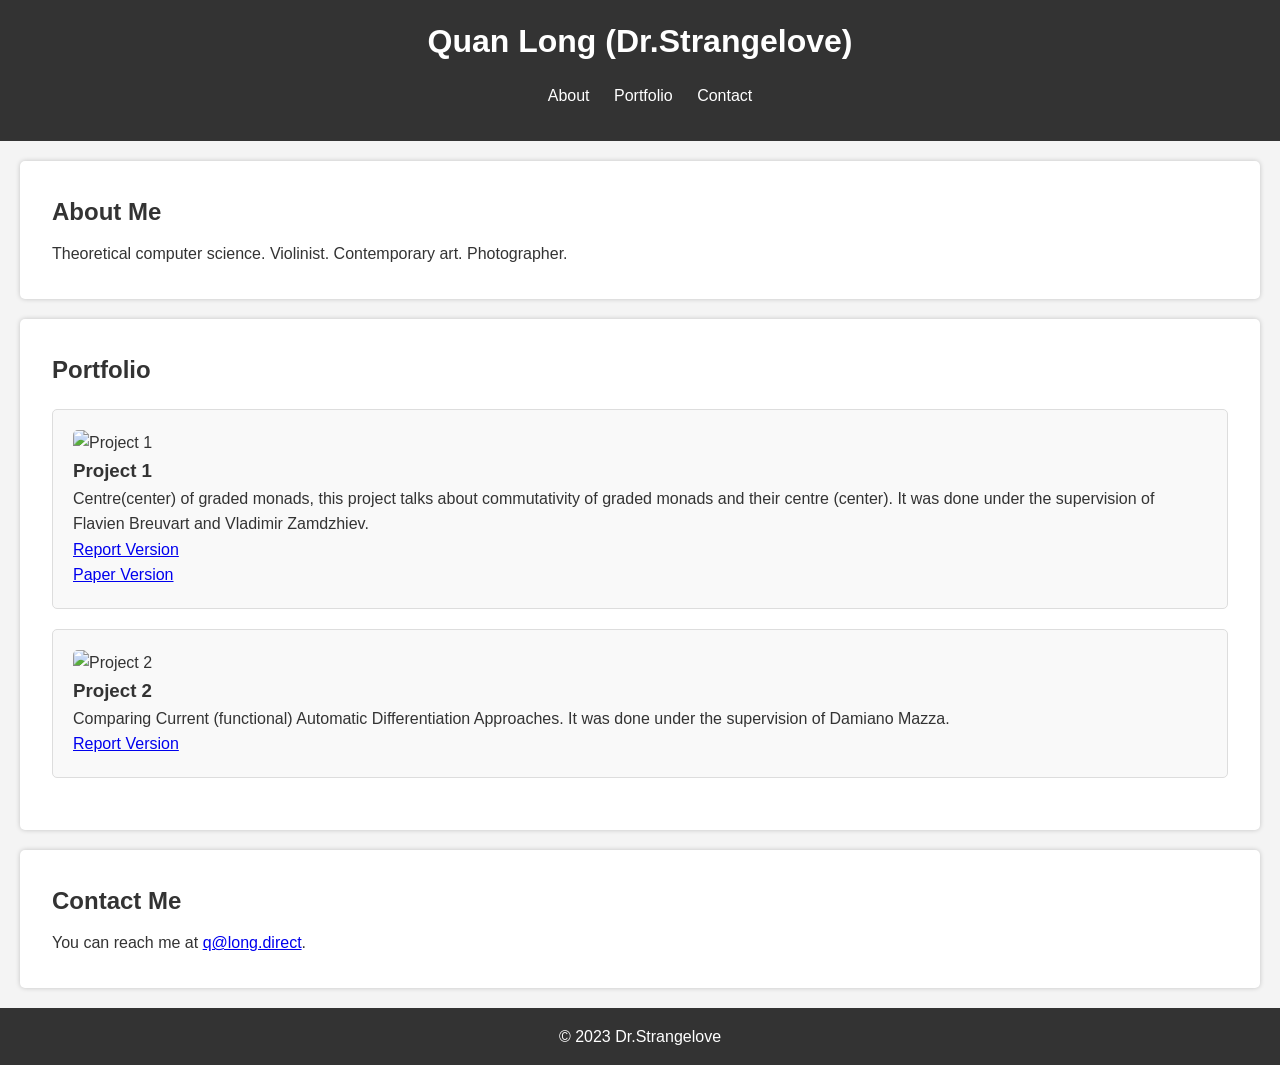
==== index.html @ e33c6b0e "update" ====
<!DOCTYPE html>
<html lang="en">
<head>
    <meta charset="UTF-8">
    <meta name="viewport" content="width=device-width, initial-scale=1.0">
    <title>Dr.Strangelove - Personal Website</title>
    <link rel="stylesheet" href="style.css">
</head>
<body>
    <header>
        <h1>Quan Long (Dr.Strangelove)</h1>
        <nav>
            <ul>
                <li><a href="#about">About</a></li>
                <li><a href="#portfolio">Portfolio</a></li>
                <li><a href="#contact">Contact</a></li>
            </ul>
        </nav>
    </header>

    <section id="about">
        <h2>About Me</h2>
        <p>Theoretical computer science. Violinist. Contemporary art. Photographer.</p>
    </section>

    <section id="portfolio">
        <h2>Portfolio</h2>
        <!-- Include your project/portfolio items here -->
        <div class="portfolio-item">
            <img src="images/project1.jpg" alt="Project 1">
            <h3>Project 1</h3>
            <p>Centre(center) of graded monads, this project talks about commutativity of 
                graded monads and their centre (center). It was done under the supervision of 
                Flavien Breuvart and Vladimir Zamdzhiev.</p>
            <p><a href="pdf/central-graded-submonads.pdf" target="_blank">Report Version</a></p>
            <p><a href="pdf/centre_graded_monad.pdf" target="_blank">Paper Version</a></p>
        </div>
        <div class="portfolio-item">
            <img src="images/project2.jpg" alt="Project 2">
            <h3>Project 2</h3>
            <p>Comparing Current (functional) Automatic Differentiation Approaches. It was done under the supervision of 
                Damiano Mazza.</p>
            <p><a href="pdf/AD_Quan.pdf" target="_blank">Report Version</a></p>
        </div>
    </section>

    <section id="contact">
        <h2>Contact Me</h2>
        <p>You can reach me at <a href="mailto:q@long.direct">q@long.direct</a>.</p>
    </section>

    <footer>
        <p>&copy; 2023 Dr.Strangelove</p>
    </footer>
</body>
</html>
---- style.css ----
/* Reset some default browser styles */
body, h1, h2, h3, p {
    margin: 0;
    padding: 0;
}

/* Set a background color and text color for the body */
body {
    font-family: Arial, sans-serif;
    background-color: #f4f4f4;
    color: #333;
    line-height: 1.6;
    margin: 0;
    padding: 0;
}

/* Style the header */
header {
    background-color: #333;
    color: #fff;
    text-align: center;
    padding: 1rem 0;
}

header h1 {
    font-size: 2rem;
}

/* Style the navigation menu */
nav ul {
    list-style: none;
}

nav ul li {
    display: inline;
    margin-right: 20px;
}

nav a {
    text-decoration: none;
    color: #fff;
}

/* Style the sections */
section {
    padding: 2rem;
    background-color: #fff;
    margin: 20px;
    border-radius: 5px;
    box-shadow: 0 0 5px rgba(0, 0, 0, 0.2);
}

section h2 {
    font-size: 1.5rem;
    margin-bottom: 10px;
}

/* Style the portfolio items */
.portfolio-item {
    margin: 20px 0;
    padding: 20px;
    background-color: #f9f9f9;
    border: 1px solid #ddd;
    border-radius: 5px;
}

.portfolio-item img {
    max-width: 100%;
    height: auto;
    border-radius: 5px;
}

/* Style the footer */
footer {
    text-align: center;
    padding: 1rem 0;
    background-color: #333;
    color: #fff;
}

/* Media query for responsiveness */
@media (max-width: 768px) {
    header h1 {
        font-size: 1.5rem;
    }

    nav ul li {
        margin-right: 10px;
    }

    section {
        margin: 10px;
    }

    .portfolio-item {
        padding: 10px;
    }
}
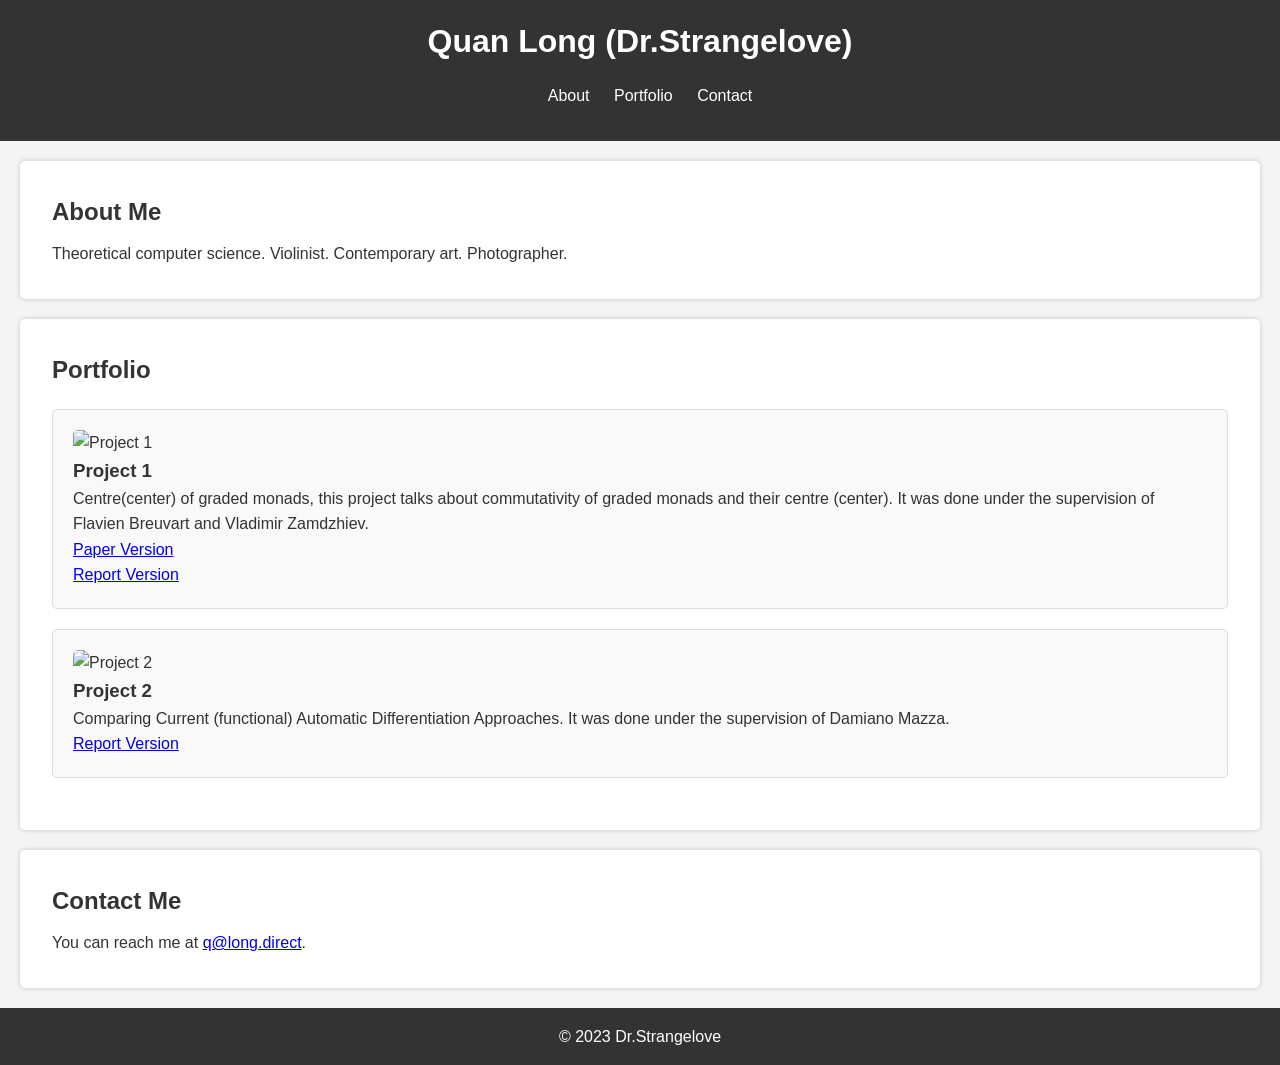
==== commit 98ef106f: "Update index.html" ====
--- a/index.html
+++ b/index.html
@@ -32,8 +32,8 @@
             <p>Centre(center) of graded monads, this project talks about commutativity of 
                 graded monads and their centre (center). It was done under the supervision of 
                 Flavien Breuvart and Vladimir Zamdzhiev.</p>
+            <p><a href="pdf/centre_graded_monad.pdf" target="_blank">Paper Version</a></p>
             <p><a href="pdf/central-graded-submonads.pdf" target="_blank">Report Version</a></p>
-            <p><a href="pdf/centre_graded_monad.pdf" target="_blank">Paper Version</a></p>
         </div>
         <div class="portfolio-item">
             <img src="images/project2.jpg" alt="Project 2">
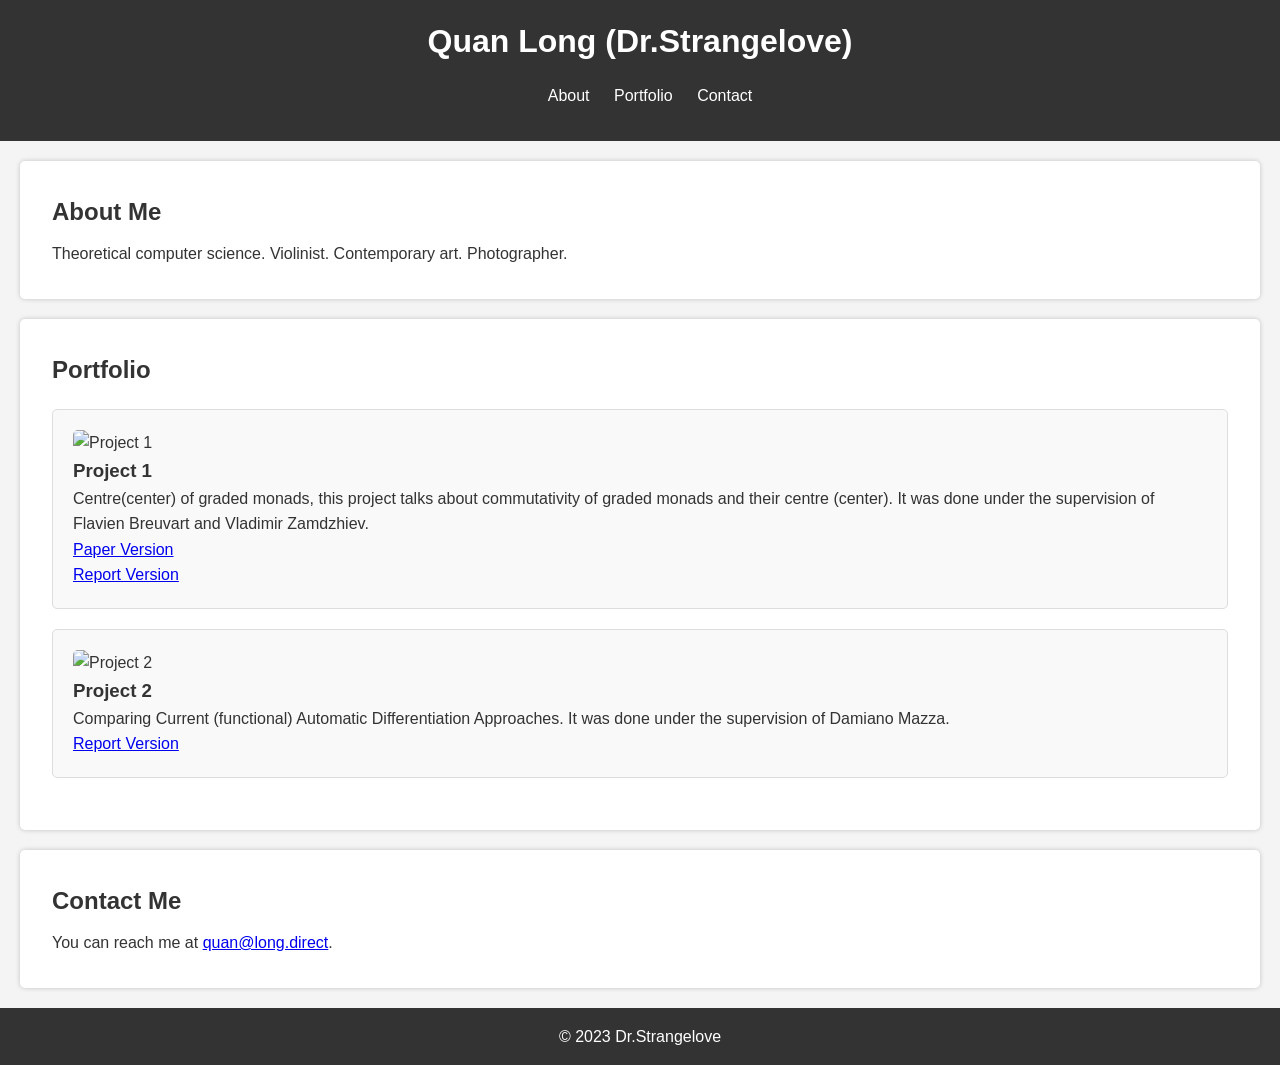
==== commit a86224d0: "Update index.html" ====
--- a/index.html
+++ b/index.html
@@ -46,7 +46,7 @@
 
     <section id="contact">
         <h2>Contact Me</h2>
-        <p>You can reach me at <a href="mailto:q@long.direct">q@long.direct</a>.</p>
+        <p>You can reach me at <a href="mailto:quan@long.direct">quan@long.direct</a>.</p>
     </section>
 
     <footer>
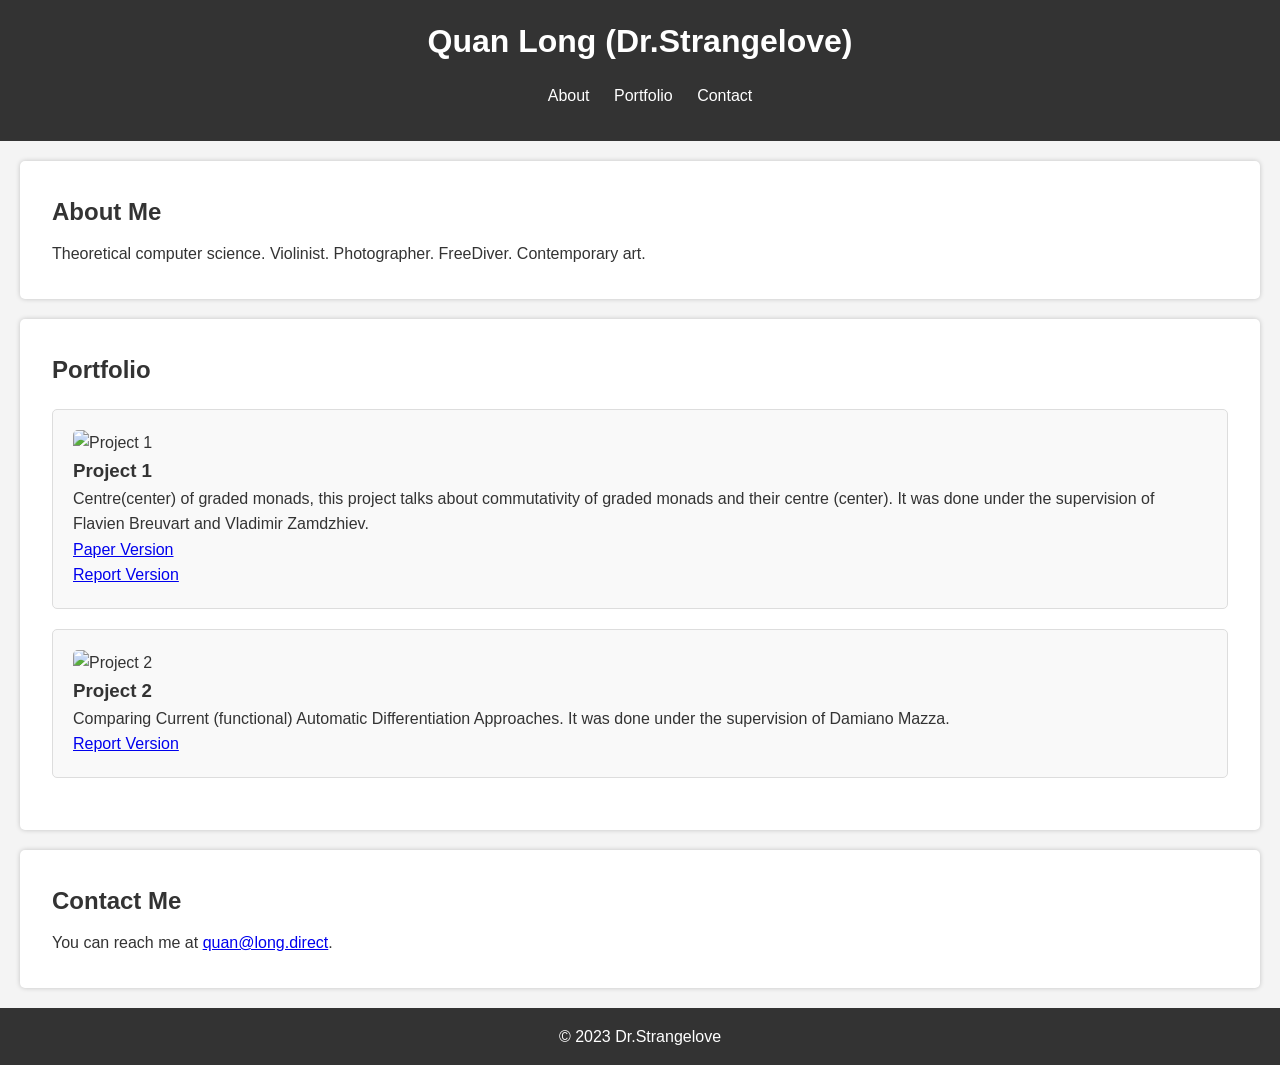
==== commit 00df602a: "Update index.html" ====
--- a/index.html
+++ b/index.html
@@ -20,7 +20,7 @@
 
     <section id="about">
         <h2>About Me</h2>
-        <p>Theoretical computer science. Violinist. Contemporary art. Photographer.</p>
+        <p>Theoretical computer science. Violinist. Photographer. FreeDiver. Contemporary art. </p>
     </section>
 
     <section id="portfolio">
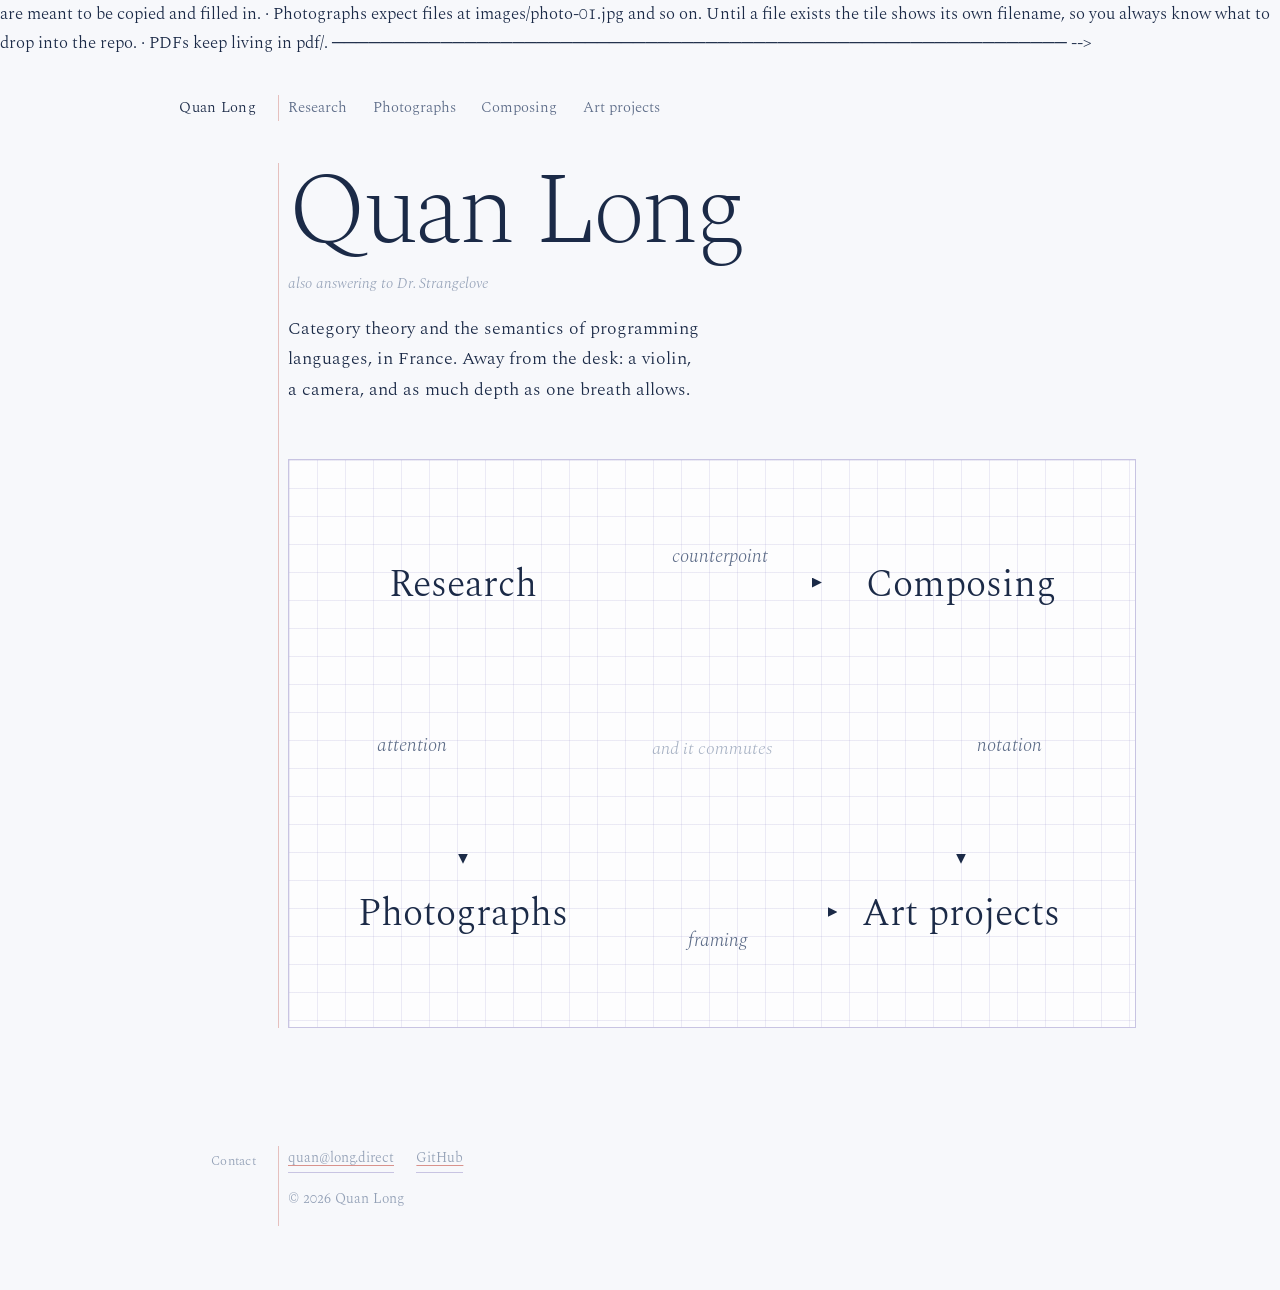
==== commit 3b165d0c: "change" ====
--- a/index.html
+++ b/index.html
@@ -1,56 +1,719 @@
 <!DOCTYPE html>
 <html lang="en">
 <head>
-    <meta charset="UTF-8">
-    <meta name="viewport" content="width=device-width, initial-scale=1.0">
-    <title>Dr.Strangelove - Personal Website</title>
-    <link rel="stylesheet" href="style.css">
+<meta charset="UTF-8">
+<meta name="viewport" content="width=device-width, initial-scale=1.0">
+<title>Quan Long</title>
+<meta name="description" content="Quan Long — category theory and programming language semantics, violin, photographs, art projects.">
+<link rel="preconnect" href="https://fonts.googleapis.com">
+<link rel="preconnect" href="https://fonts.gstatic.com" crossorigin>
+<link href="https://fonts.googleapis.com/css2?family=Spectral:ital,wght@0,200;0,300;0,400;0,600;1,300;1,400&display=swap" rel="stylesheet">
+<script>document.documentElement.classList.add('js');</script>
+
+<!--
+  ─────────────────────────────────────────────────────────────
+  HOW TO EDIT THIS PAGE
+
+  · Everything is in this one file: markup, styles, behaviour.
+    (style.css from the old version is no longer used — delete it.)
+  · Each of the four sections is a <section class="view"> with an id.
+    Navigation is by URL hash: /#research, /#photographs, etc.
+  · Blocks marked  <!-- TEMPLATE -->  are meant to be copied and filled in.
+  · Photographs expect files at  images/photo-01.jpg  and so on.
+    Until a file exists the tile shows its own filename, so you always
+    know what to drop into the repo.
+  · PDFs keep living in  pdf/.
+  ─────────────────────────────────────────────────────────────
+-->
+
+<style>
+:root {
+  --paper:      #F7F8FB;
+  --paper-warm: #FDFDFE;
+  --ink:        #1B2A47;
+  --ink-soft:   #5D6C88;
+  --ink-faint:  #93A0B6;
+  --rule:       #C8C4E2;
+  --red:        #B4372F;
+  --red-soft:   #D9928C;
+  --grid:       rgba(140, 133, 196, 0.16);
+  --focus:      #3A56A8;
+
+  --serif: "Spectral", "Iowan Old Style", Georgia, "Times New Roman", serif;
+  --measure: 62ch;
+  --gutter: 8.4rem;
+}
+
+@media (prefers-color-scheme: dark) {
+  :root:not([data-theme="light"]) {
+    --paper:      #121727;
+    --paper-warm: #171D30;
+    --ink:        #E4E8F3;
+    --ink-soft:   #9AA6C0;
+    --ink-faint:  #6B778F;
+    --rule:       #3A3D60;
+    --red:        #E0736A;
+    --red-soft:   #8C463F;
+    --grid:       rgba(150, 143, 210, 0.13);
+    --focus:      #8FA8E8;
+  }
+}
+:root[data-theme="dark"] {
+  --paper:      #121727;
+  --paper-warm: #171D30;
+  --ink:        #E4E8F3;
+  --ink-soft:   #9AA6C0;
+  --ink-faint:  #6B778F;
+  --rule:       #3A3D60;
+  --red:        #E0736A;
+  --red-soft:   #8C463F;
+  --grid:       rgba(150, 143, 210, 0.13);
+  --focus:      #8FA8E8;
+}
+
+*, *::before, *::after { box-sizing: border-box; }
+
+html { -webkit-text-size-adjust: 100%; }
+
+body {
+  margin: 0;
+  background: var(--paper);
+  color: var(--ink);
+  font-family: var(--serif);
+  font-weight: 300;
+  font-size: 17px;
+  line-height: 1.68;
+  font-variant-numeric: oldstyle-nums;
+  -webkit-font-smoothing: antialiased;
+}
+
+a { color: inherit; text-decoration: none; }
+p a, .prose a {
+  text-decoration: underline;
+  text-decoration-color: var(--red-soft);
+  text-underline-offset: 0.18em;
+  text-decoration-thickness: 1px;
+}
+p a:hover, .prose a:hover { color: var(--red); text-decoration-color: var(--red); }
+
+:focus-visible {
+  outline: 2px solid var(--focus);
+  outline-offset: 3px;
+  border-radius: 1px;
+}
+
+img { max-width: 100%; display: block; }
+
+/* ── the sheet: a ruled page with a margin column ─────────────── */
+
+.sheet {
+  position: relative;
+  max-width: 66rem;
+  margin-inline: auto;
+  padding-inline: 2rem;
+}
+.sheet::before {
+  content: "";
+  position: absolute;
+  top: 0; bottom: 0;
+  left: calc(2rem + var(--gutter));
+  width: 1px;
+  background: var(--red-soft);
+  opacity: .55;
+}
+
+.row {
+  display: grid;
+  grid-template-columns: 7rem minmax(0, 1fr);
+  column-gap: 2rem;
+}
+.row > .margin {
+  text-align: right;
+  color: var(--ink-faint);
+  font-size: .82rem;
+  line-height: 1.5;
+  letter-spacing: .02em;
+  padding-top: .45em;
+}
+
+/* ── masthead ─────────────────────────────────────────────────── */
+
+.masthead {
+  padding-block: 2.4rem 1.6rem;
+  position: sticky;
+  top: 0;
+  z-index: 20;
+  background: color-mix(in srgb, var(--paper) 92%, transparent);
+  backdrop-filter: blur(8px);
+}
+.masthead .margin {
+  padding-top: .1em;
+  font-size: .95rem;
+  color: var(--ink);
+}
+.masthead nav ul {
+  list-style: none;
+  margin: 0; padding: 0;
+  display: flex;
+  flex-wrap: wrap;
+  gap: 1.6rem;
+  font-size: .95rem;
+  color: var(--ink-soft);
+}
+.masthead nav a {
+  padding-bottom: .2em;
+  border-bottom: 1px solid transparent;
+}
+.masthead nav a:hover { color: var(--ink); border-bottom-color: var(--rule); }
+.masthead nav a[aria-current="page"] {
+  color: var(--ink);
+  border-bottom-color: var(--red);
+}
+
+/* ── views ────────────────────────────────────────────────────── */
+
+.view { padding-block: 2rem 5rem; }
+.js .view[hidden] { display: none; }
+
+.view-title {
+  font-size: clamp(1.9rem, 4vw, 2.7rem);
+  font-weight: 200;
+  line-height: 1.1;
+  margin: 0 0 .7rem;
+  letter-spacing: -0.01em;
+}
+.prose { max-width: var(--measure); margin: 0 0 3.2rem; color: var(--ink-soft); }
+.prose p { margin: 0 0 1em; }
+
+/* ── home ─────────────────────────────────────────────────────── */
+
+#home { padding-top: 1rem; }
+.name {
+  font-size: clamp(3.1rem, 11vw, 6.4rem);
+  font-weight: 200;
+  line-height: .95;
+  letter-spacing: -0.03em;
+  margin: 0 0 1.4rem;
+}
+.name .alias {
+  display: block;
+  font-size: .95rem;
+  font-weight: 300;
+  font-style: italic;
+  letter-spacing: 0;
+  color: var(--ink-faint);
+  margin-top: 1.1rem;
+}
+.bio { max-width: 46ch; font-size: 1.12rem; margin: 0 0 3.4rem; }
+
+.plate {
+  background: var(--paper-warm);
+  background-image:
+    repeating-linear-gradient(to right,  var(--grid) 0 1px, transparent 1px 28px),
+    repeating-linear-gradient(to bottom, var(--grid) 0 1px, transparent 1px 28px);
+  border: 1px solid var(--rule);
+  padding: 1.5rem .5rem;
+}
+.plate svg { width: 100%; height: auto; display: block; }
+
+.node text {
+  font-family: var(--serif);
+  font-size: 29px;
+  font-weight: 300;
+  fill: var(--ink);
+  transition: fill .18s ease;
+}
+.node:hover text, .node:focus-visible text { fill: var(--red); }
+.node:hover text { text-decoration: underline; text-underline-offset: 5px; }
+.arrow { stroke: var(--ink-soft); stroke-width: 1.1; fill: none; }
+.arrow-label {
+  font-family: var(--serif);
+  font-style: italic;
+  font-size: 15px;
+  fill: var(--ink-soft);
+}
+.commutes {
+  font-family: var(--serif);
+  font-style: italic;
+  font-size: 14px;
+  fill: var(--ink-faint);
+  opacity: .8;
+}
+
+.js .plate svg .arrow,
+.js .plate svg .head {
+  animation: draw 1s cubic-bezier(.4,0,.2,1) both;
+}
+.js .plate svg .arrow { stroke-dasharray: 260; stroke-dashoffset: 260; }
+@keyframes draw { to { stroke-dashoffset: 0; opacity: 1; } }
+.js .plate svg .head { opacity: 0; animation-name: fadein; animation-delay: .75s; }
+@keyframes fadein { to { opacity: 1; } }
+
+.diagram-list { display: none; }
+
+@media (prefers-reduced-motion: reduce) {
+  .js .plate svg .arrow { animation: none; stroke-dashoffset: 0; }
+  .js .plate svg .head  { animation: none; opacity: 1; }
+  * { scroll-behavior: auto !important; }
+}
+
+/* ── entries (research, composing) ────────────────────────────── */
+
+.entry {
+  padding-block: 1.8rem;
+  border-top: 1px solid var(--rule);
+}
+.entry:first-of-type { border-top: 1px solid var(--ink-faint); }
+.entry h3 {
+  font-size: 1.32rem;
+  font-weight: 400;
+  line-height: 1.3;
+  margin: 0 0 .45rem;
+}
+.entry p { margin: 0 0 .7rem; max-width: var(--measure); color: var(--ink-soft); }
+.entry .credit { font-style: italic; color: var(--ink-faint); font-size: .95rem; }
+.files { display: flex; flex-wrap: wrap; gap: 1.3rem; font-size: .95rem; margin: 0; }
+.files a {
+  border-bottom: 1px solid var(--red-soft);
+  padding-bottom: .12em;
+}
+.files a:hover { color: var(--red); border-bottom-color: var(--red); }
+.status { color: var(--red); }
+
+audio { width: min(100%, 26rem); margin-top: .6rem; }
+
+/* ── photographs ──────────────────────────────────────────────── */
+
+.plates {
+  display: grid;
+  grid-template-columns: repeat(auto-fill, minmax(215px, 1fr));
+  gap: 1.6rem 1.4rem;
+  margin: 0;
+}
+.shot { margin: 0; }
+.shot button {
+  display: block;
+  width: 100%;
+  padding: 0;
+  border: 1px solid var(--rule);
+  background: var(--paper-warm);
+  cursor: zoom-in;
+  font: inherit;
+  color: inherit;
+}
+.shot img { width: 100%; height: 100%; object-fit: cover; aspect-ratio: 4 / 5; }
+.shot figcaption {
+  margin-top: .55rem;
+  font-size: .88rem;
+  color: var(--ink-faint);
+  font-style: italic;
+}
+.absent {
+  display: none;
+  aspect-ratio: 4 / 5;
+  place-content: center;
+  padding: 1rem;
+  text-align: center;
+  font-size: .82rem;
+  line-height: 1.5;
+  color: var(--ink-faint);
+  background-image:
+    repeating-linear-gradient(to right,  var(--grid) 0 1px, transparent 1px 22px),
+    repeating-linear-gradient(to bottom, var(--grid) 0 1px, transparent 1px 22px);
+}
+.shot.missing img { display: none; }
+.shot.missing .absent { display: grid; }
+.shot.missing button { cursor: default; }
+
+dialog.lightbox {
+  border: none;
+  padding: 0;
+  background: transparent;
+  max-width: 94vw;
+  max-height: 94vh;
+}
+dialog.lightbox::backdrop { background: rgba(12, 16, 28, .88); }
+dialog.lightbox img { max-width: 94vw; max-height: 84vh; object-fit: contain; }
+dialog.lightbox p {
+  color: #D8DEEC;
+  font-style: italic;
+  font-size: .9rem;
+  text-align: center;
+  margin: .8rem 0 0;
+}
+
+/* ── art projects ─────────────────────────────────────────────── */
+
+.works { display: grid; gap: 0; }
+.work {
+  padding-block: 2.2rem;
+  border-top: 1px solid var(--rule);
+}
+.work:first-child { border-top: 1px solid var(--ink-faint); }
+.work h3 { font-size: 1.45rem; font-weight: 400; margin: 0 0 .3rem; }
+.work .medium { font-style: italic; color: var(--ink-faint); margin: 0 0 .9rem; font-size: .95rem; }
+.work p { max-width: var(--measure); color: var(--ink-soft); margin: 0 0 .7rem; }
+
+/* ── footer ───────────────────────────────────────────────────── */
+
+.colophon {
+  padding-block: 2.4rem 4rem;
+  font-size: .9rem;
+  color: var(--ink-faint);
+}
+.colophon .links { display: flex; flex-wrap: wrap; gap: 1.4rem; margin: 0 0 .6rem; }
+.colophon a { border-bottom: 1px solid var(--rule); padding-bottom: .1em; }
+.colophon a:hover { color: var(--red); border-bottom-color: var(--red); }
+
+/* ── narrow screens ───────────────────────────────────────────── */
+
+@media (max-width: 760px) {
+  .sheet { padding-inline: 1.4rem; }
+  .sheet::before { display: none; }
+  .row { grid-template-columns: minmax(0, 1fr); row-gap: .3rem; }
+  .row > .margin { text-align: left; padding-top: 0; }
+  .masthead { padding-block: 1.4rem 1rem; }
+  .masthead .margin { margin-bottom: .5rem; }
+  .masthead nav ul { gap: 1.1rem; font-size: .9rem; }
+  .plate { display: none; }
+  .diagram-list {
+    display: block;
+    list-style: none;
+    margin: 0; padding: 0;
+    border-top: 1px solid var(--ink-faint);
+  }
+  .diagram-list li { border-bottom: 1px solid var(--rule); }
+  .diagram-list a {
+    display: flex;
+    justify-content: space-between;
+    align-items: baseline;
+    gap: 1rem;
+    padding: .95rem 0;
+    font-size: 1.3rem;
+    font-weight: 300;
+  }
+  .diagram-list em { font-size: .85rem; color: var(--ink-faint); }
+  .view { padding-block: 1.4rem 3.5rem; }
+}
+</style>
 </head>
+
 <body>
-    <header>
-        <h1>Quan Long (Dr.Strangelove)</h1>
-        <nav>
-            <ul>
-                <li><a href="#about">About</a></li>
-                <li><a href="#portfolio">Portfolio</a></li>
-                <li><a href="#contact">Contact</a></li>
-            </ul>
-        </nav>
-    </header>
-
-    <section id="about">
-        <h2>About Me</h2>
-        <p>Theoretical computer science. Violinist. Photographer. FreeDiver. Contemporary art. </p>
-    </section>
-
-    <section id="portfolio">
-        <h2>Portfolio</h2>
-        <!-- Include your project/portfolio items here -->
-        <div class="portfolio-item">
-            <img src="images/project1.jpg" alt="Project 1">
-            <h3>Project 1</h3>
-            <p>Centre(center) of graded monads, this project talks about commutativity of 
-                graded monads and their centre (center). It was done under the supervision of 
-                Flavien Breuvart and Vladimir Zamdzhiev.</p>
-            <p><a href="pdf/centre_graded_monad.pdf" target="_blank">Paper Version</a></p>
-            <p><a href="pdf/central-graded-submonads.pdf" target="_blank">Report Version</a></p>
-        </div>
-        <div class="portfolio-item">
-            <img src="images/project2.jpg" alt="Project 2">
-            <h3>Project 2</h3>
-            <p>Comparing Current (functional) Automatic Differentiation Approaches. It was done under the supervision of 
-                Damiano Mazza.</p>
-            <p><a href="pdf/AD_Quan.pdf" target="_blank">Report Version</a></p>
-        </div>
-    </section>
-
-    <section id="contact">
-        <h2>Contact Me</h2>
-        <p>You can reach me at <a href="mailto:quan@long.direct">quan@long.direct</a>.</p>
-    </section>
-
-    <footer>
-        <p>&copy; 2023 Dr.Strangelove</p>
-    </footer>
+
+<header class="masthead">
+  <div class="sheet row">
+    <div class="margin">Quan&nbsp;Long</div>
+    <nav aria-label="Sections">
+      <ul>
+        <li><a href="#research" data-nav="research">Research</a></li>
+        <li><a href="#photographs" data-nav="photographs">Photographs</a></li>
+        <li><a href="#composing" data-nav="composing">Composing</a></li>
+        <li><a href="#art" data-nav="art">Art projects</a></li>
+      </ul>
+    </nav>
+  </div>
+</header>
+
+<main>
+
+<!-- ══ HOME ══════════════════════════════════════════════════ -->
+<section class="view" id="home" aria-label="Introduction">
+  <div class="sheet row">
+    <div class="margin"></div>
+    <div>
+      <h1 class="name">Quan Long<span class="alias">also answering to Dr.&thinsp;Strangelove</span></h1>
+      <p class="bio">Category theory and the semantics of programming languages, in France. Away from the desk: a violin, a camera, and as much depth as one breath allows.</p>
+
+      <div class="plate">
+        <svg viewBox="0 0 640 400" role="img" aria-label="A commutative square whose four corners link to the four sections of this site.">
+          <defs>
+            <marker id="tip" viewBox="0 0 10 10" refX="9" refY="5" markerWidth="7" markerHeight="7" orient="auto-start-reverse">
+              <path d="M 0 0 L 10 5 L 0 10 z" fill="currentColor"/>
+            </marker>
+          </defs>
+
+          <g color="var(--ink-soft)">
+            <line class="arrow head" x1="248" y1="76" x2="404" y2="76" marker-end="url(#tip)" style="animation-delay:.05s"/>
+            <line class="arrow head" x1="128" y1="112" x2="128" y2="292" marker-end="url(#tip)" style="animation-delay:.2s"/>
+            <line class="arrow head" x1="512" y1="112" x2="512" y2="292" marker-end="url(#tip)" style="animation-delay:.35s"/>
+            <line class="arrow head" x1="232" y1="330" x2="416" y2="330" marker-end="url(#tip)" style="animation-delay:.5s"/>
+          </g>
+
+          <text class="arrow-label" x="326" y="60" text-anchor="middle">counterpoint</text>
+          <text class="arrow-label" x="116" y="206" text-anchor="end">attention</text>
+          <text class="arrow-label" x="524" y="206" text-anchor="start">notation</text>
+          <text class="arrow-label" x="324" y="356" text-anchor="middle">framing</text>
+          <text class="commutes" x="320" y="208" text-anchor="middle">and it commutes</text>
+
+          <a class="node" href="#research"><title>Research projects</title><text x="128" y="86" text-anchor="middle">Research</text></a>
+          <a class="node" href="#composing"><title>Composing</title><text x="512" y="86" text-anchor="middle">Composing</text></a>
+          <a class="node" href="#photographs"><title>Photographs</title><text x="128" y="340" text-anchor="middle">Photographs</text></a>
+          <a class="node" href="#art"><title>Art projects</title><text x="512" y="340" text-anchor="middle">Art&nbsp;projects</text></a>
+        </svg>
+      </div>
+
+      <ul class="diagram-list">
+        <li><a href="#research">Research <em>papers and reports</em></a></li>
+        <li><a href="#photographs">Photographs <em>film and digital</em></a></li>
+        <li><a href="#composing">Composing <em>scores and recordings</em></a></li>
+        <li><a href="#art">Art projects <em>objects and installations</em></a></li>
+      </ul>
+    </div>
+  </div>
+</section>
+
+<!-- ══ RESEARCH ══════════════════════════════════════════════ -->
+<section class="view" id="research" aria-label="Research">
+  <div class="sheet row">
+    <div class="margin"></div>
+    <div>
+      <h2 class="view-title">Research</h2>
+      <div class="prose">
+        <p>Monads and their gradings, effects, and the categorical structures underneath programming languages. Papers and internship reports below; the PDFs are hosted here.</p>
+      </div>
+    </div>
+  </div>
+
+  <article class="entry sheet row">
+    <div class="margin">2023</div>
+    <div>
+      <h3>Central submonads of graded monads</h3>
+      <p>On commutativity for graded monads, and the construction of their centre — the largest sub-structure on which everything commutes.</p>
+      <p class="credit">With Flavien Breuvart and Vladimir Zamdzhiev.</p>
+      <p class="files">
+        <a href="pdf/centre_graded_monad.pdf" target="_blank" rel="noopener">Paper</a>
+        <a href="pdf/central-graded-submonads.pdf" target="_blank" rel="noopener">Report</a>
+      </p>
+    </div>
+  </article>
+
+  <article class="entry sheet row">
+    <div class="margin">2022</div>
+    <div>
+      <h3>Comparing functional approaches to automatic differentiation</h3>
+      <p>A survey and comparison of the current functional presentations of automatic differentiation, and what each of them costs.</p>
+      <p class="credit">With Damiano Mazza.</p>
+      <p class="files">
+        <a href="pdf/AD_Quan.pdf" target="_blank" rel="noopener">Report</a>
+      </p>
+    </div>
+  </article>
+
+  <!-- TEMPLATE — copy this block for a new research entry -->
+  <article class="entry sheet row">
+    <div class="margin">In&nbsp;progress</div>
+    <div>
+      <h3>Working title of the current project</h3>
+      <p>Two or three sentences on what the question is and why it is interesting. Replace this text.</p>
+      <p class="credit">With Name and Name.</p>
+      <p class="files">
+        <a href="pdf/draft.pdf" target="_blank" rel="noopener">Draft</a>
+      </p>
+    </div>
+  </article>
+</section>
+
+<!-- ══ PHOTOGRAPHS ═══════════════════════════════════════════ -->
+<section class="view" id="photographs" aria-label="Photographs">
+  <div class="sheet row">
+    <div class="margin"></div>
+    <div>
+      <h2 class="view-title">Photographs</h2>
+      <div class="prose">
+        <p>Replace this line with a sentence about how and what you shoot — camera, film, the kinds of places you keep going back to. Click any frame to enlarge it.</p>
+      </div>
+
+      <div class="plates">
+        <!-- TEMPLATE — one <figure> per photograph. Put the files in images/. -->
+        <figure class="shot">
+          <button type="button">
+            <img src="images/photo-01.jpg" alt="Caption describing the photograph" loading="lazy">
+            <span class="absent"></span>
+          </button>
+          <figcaption>Caption — place, year</figcaption>
+        </figure>
+        <figure class="shot">
+          <button type="button">
+            <img src="images/photo-02.jpg" alt="Caption describing the photograph" loading="lazy">
+            <span class="absent"></span>
+          </button>
+          <figcaption>Caption — place, year</figcaption>
+        </figure>
+        <figure class="shot">
+          <button type="button">
+            <img src="images/photo-03.jpg" alt="Caption describing the photograph" loading="lazy">
+            <span class="absent"></span>
+          </button>
+          <figcaption>Caption — place, year</figcaption>
+        </figure>
+        <figure class="shot">
+          <button type="button">
+            <img src="images/photo-04.jpg" alt="Caption describing the photograph" loading="lazy">
+            <span class="absent"></span>
+          </button>
+          <figcaption>Caption — place, year</figcaption>
+        </figure>
+        <figure class="shot">
+          <button type="button">
+            <img src="images/photo-05.jpg" alt="Caption describing the photograph" loading="lazy">
+            <span class="absent"></span>
+          </button>
+          <figcaption>Caption — place, year</figcaption>
+        </figure>
+        <figure class="shot">
+          <button type="button">
+            <img src="images/photo-06.jpg" alt="Caption describing the photograph" loading="lazy">
+            <span class="absent"></span>
+          </button>
+          <figcaption>Caption — place, year</figcaption>
+        </figure>
+      </div>
+    </div>
+  </div>
+</section>
+
+<!-- ══ COMPOSING ═════════════════════════════════════════════ -->
+<section class="view" id="composing" aria-label="Composing">
+  <div class="sheet row">
+    <div class="margin"></div>
+    <div>
+      <h2 class="view-title">Composing</h2>
+      <div class="prose">
+        <p>Scores and recordings. Replace this line with a sentence about what you write and for whom.</p>
+      </div>
+    </div>
+  </div>
+
+  <article class="entry sheet row">
+    <div class="margin"><span class="status">In&nbsp;progress</span></div>
+    <div>
+      <h3>Sonata for solo violin</h3>
+      <p>A description of the piece: how many movements, what it is built on, what you were after. Replace this text.</p>
+      <p class="credit">Solo violin.</p>
+      <p class="files">
+        <a href="pdf/sonata-violin.pdf" target="_blank" rel="noopener">Score</a>
+      </p>
+    </div>
+  </article>
+
+  <!-- TEMPLATE — copy for each further piece. Delete the <audio> line if there is no recording. -->
+  <article class="entry sheet row">
+    <div class="margin">Year</div>
+    <div>
+      <h3>Title of the piece</h3>
+      <p>A sentence or two about it.</p>
+      <p class="credit">Instrumentation — duration.</p>
+      <p class="files">
+        <a href="pdf/score.pdf" target="_blank" rel="noopener">Score</a>
+      </p>
+      <audio controls preload="none" src="audio/recording.mp3"></audio>
+    </div>
+  </article>
+</section>
+
+<!-- ══ ART PROJECTS ══════════════════════════════════════════ -->
+<section class="view" id="art" aria-label="Art projects">
+  <div class="sheet row">
+    <div class="margin"></div>
+    <div>
+      <h2 class="view-title">Art projects</h2>
+      <div class="prose">
+        <p>Replace this line with a sentence on what you make outside the page and the staff — objects, installations, collaborations.</p>
+      </div>
+
+      <div class="works">
+        <!-- TEMPLATE — copy per project -->
+        <article class="work">
+          <h3>Title of the project</h3>
+          <p class="medium">Medium, dimensions — year</p>
+          <p>A short statement. What it is made of, what it does in a room, what it came out of. Two or three sentences is plenty.</p>
+          <p class="files"><a href="#" target="_blank" rel="noopener">Documentation</a></p>
+        </article>
+        <article class="work">
+          <h3>Title of the project</h3>
+          <p class="medium">Medium, dimensions — year</p>
+          <p>A short statement.</p>
+        </article>
+        <article class="work">
+          <h3>Title of the project</h3>
+          <p class="medium">Medium, dimensions — year</p>
+          <p>A short statement.</p>
+        </article>
+      </div>
+    </div>
+  </div>
+</section>
+
+</main>
+
+<footer class="colophon">
+  <div class="sheet row">
+    <div class="margin">Contact</div>
+    <div>
+      <p class="links">
+        <a href="mailto:quan@long.direct">quan@long.direct</a>
+        <a href="https://github.com/DrStrangelove42" target="_blank" rel="noopener">GitHub</a>
+      </p>
+      <p>© 2026 Quan Long</p>
+    </div>
+  </div>
+</footer>
+
+<dialog class="lightbox">
+  <img alt="">
+  <p></p>
+</dialog>
+
+<script>
+(function () {
+  var views = Array.prototype.slice.call(document.querySelectorAll('.view'));
+  var navs  = Array.prototype.slice.call(document.querySelectorAll('[data-nav]'));
+
+  function route() {
+    var id = (location.hash || '').replace('#', '') || 'home';
+    if (!document.getElementById(id) || !document.getElementById(id).classList.contains('view')) id = 'home';
+    views.forEach(function (v) { v.hidden = (v.id !== id); });
+    navs.forEach(function (a) {
+      if (a.getAttribute('data-nav') === id) a.setAttribute('aria-current', 'page');
+      else a.removeAttribute('aria-current');
+    });
+    document.title = id === 'home' ? 'Quan Long'
+      : document.getElementById(id).querySelector('.view-title').textContent + ' — Quan Long';
+  }
+
+  window.addEventListener('hashchange', function () { route(); window.scrollTo(0, 0); });
+  route();
+
+  // Photographs that are not in the repo yet say so, instead of breaking.
+  document.querySelectorAll('.shot').forEach(function (fig) {
+    var img = fig.querySelector('img');
+    var slot = fig.querySelector('.absent');
+    function absent() {
+      fig.classList.add('missing');
+      slot.textContent = 'Add ' + (img.getAttribute('src') || 'the image file') + ' to the repository';
+    }
+    img.addEventListener('error', absent);
+    if (img.complete && img.naturalWidth === 0) absent();
+  });
+
+  // Lightbox
+  var box = document.querySelector('dialog.lightbox');
+  var boxImg = box.querySelector('img');
+  var boxCap = box.querySelector('p');
+  document.querySelectorAll('.shot button').forEach(function (btn) {
+    btn.addEventListener('click', function () {
+      var fig = btn.closest('.shot');
+      if (fig.classList.contains('missing')) return;
+      var img = fig.querySelector('img');
+      boxImg.src = img.currentSrc || img.src;
+      boxImg.alt = img.alt;
+      boxCap.textContent = fig.querySelector('figcaption').textContent;
+      if (typeof box.showModal === 'function') box.showModal();
+    });
+  });
+  box.addEventListener('click', function (e) { if (e.target === box) box.close(); });
+})();
+</script>
+
 </body>
 </html>
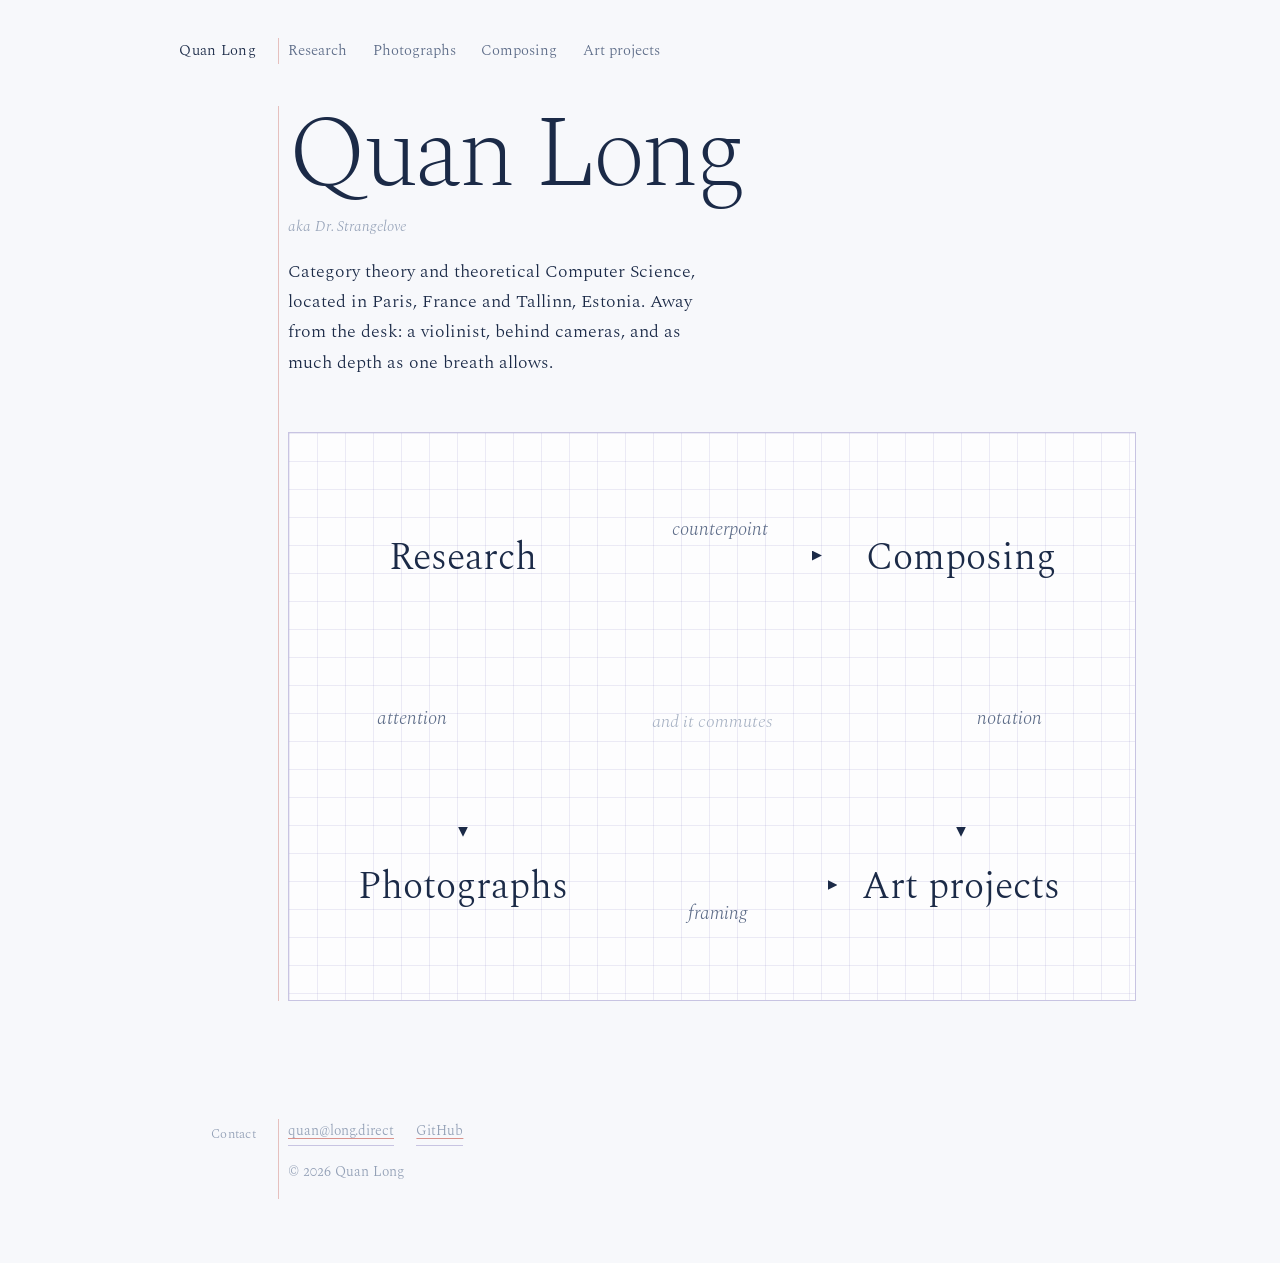
==== commit 7abd1db6: "Update index.html" ====
--- a/index.html
+++ b/index.html
@@ -18,7 +18,7 @@
     (style.css from the old version is no longer used — delete it.)
   · Each of the four sections is a <section class="view"> with an id.
     Navigation is by URL hash: /#research, /#photographs, etc.
-  · Blocks marked  <!-- TEMPLATE -->  are meant to be copied and filled in.
+  · Blocks marked TEMPLATE are meant to be copied and filled in.
   · Photographs expect files at  images/photo-01.jpg  and so on.
     Until a file exists the tile shows its own filename, so you always
     know what to drop into the repo.
@@ -421,8 +421,10 @@
   <div class="sheet row">
     <div class="margin"></div>
     <div>
-      <h1 class="name">Quan Long<span class="alias">also answering to Dr.&thinsp;Strangelove</span></h1>
-      <p class="bio">Category theory and the semantics of programming languages, in France. Away from the desk: a violin, a camera, and as much depth as one breath allows.</p>
+      <h1 class="name">Quan Long<span class="alias">aka Dr.&thinsp;Strangelove</span></h1>
+      <p class="bio">Category theory and theoretical Computer Science, located in Paris, France and Tallinn, Estonia. 
+        
+        Away from the desk: a violinist, behind cameras, and as much depth as one breath allows.</p>
 
       <div class="plate">
         <svg viewBox="0 0 640 400" role="img" aria-label="A commutative square whose four corners link to the four sections of this site.">
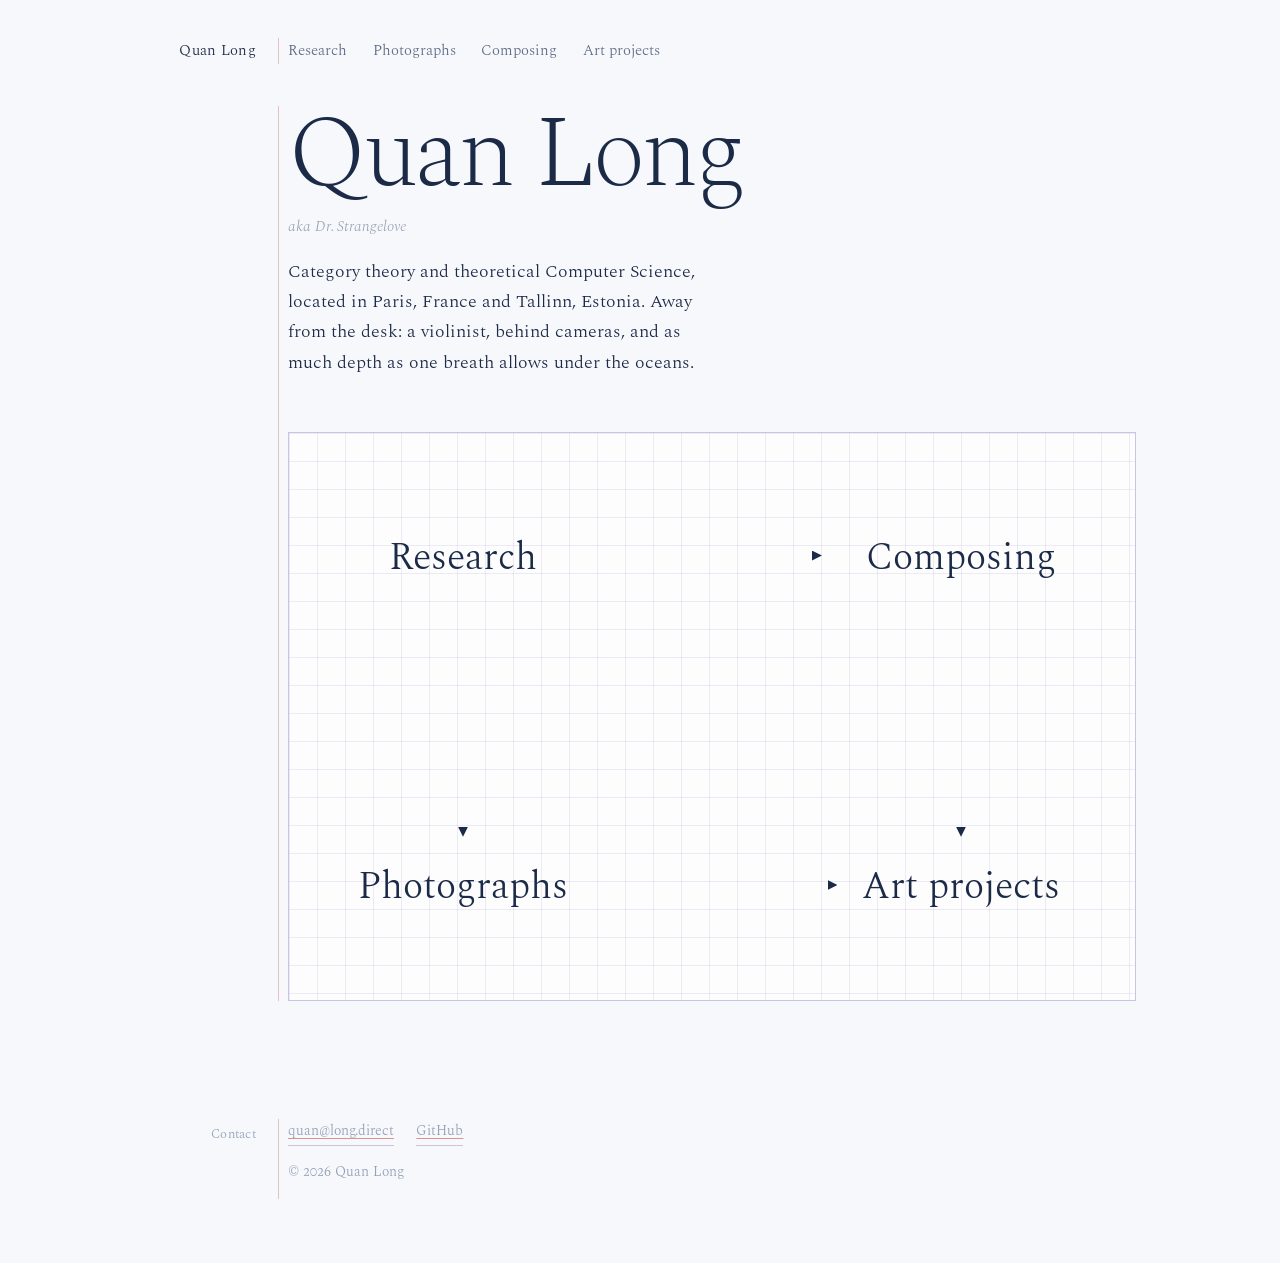
==== commit 73d3e02b: "Update index.html" ====
--- a/index.html
+++ b/index.html
@@ -424,7 +424,7 @@
       <h1 class="name">Quan Long<span class="alias">aka Dr.&thinsp;Strangelove</span></h1>
       <p class="bio">Category theory and theoretical Computer Science, located in Paris, France and Tallinn, Estonia. 
         
-        Away from the desk: a violinist, behind cameras, and as much depth as one breath allows.</p>
+        Away from the desk: a violinist, behind cameras, and as much depth as one breath allows under the oceans.</p>
 
       <div class="plate">
         <svg viewBox="0 0 640 400" role="img" aria-label="A commutative square whose four corners link to the four sections of this site.">
@@ -440,12 +440,13 @@
             <line class="arrow head" x1="512" y1="112" x2="512" y2="292" marker-end="url(#tip)" style="animation-delay:.35s"/>
             <line class="arrow head" x1="232" y1="330" x2="416" y2="330" marker-end="url(#tip)" style="animation-delay:.5s"/>
           </g>
-
+          <!-- 
           <text class="arrow-label" x="326" y="60" text-anchor="middle">counterpoint</text>
           <text class="arrow-label" x="116" y="206" text-anchor="end">attention</text>
           <text class="arrow-label" x="524" y="206" text-anchor="start">notation</text>
           <text class="arrow-label" x="324" y="356" text-anchor="middle">framing</text>
           <text class="commutes" x="320" y="208" text-anchor="middle">and it commutes</text>
+          -->
 
           <a class="node" href="#research"><title>Research projects</title><text x="128" y="86" text-anchor="middle">Research</text></a>
           <a class="node" href="#composing"><title>Composing</title><text x="512" y="86" text-anchor="middle">Composing</text></a>
@@ -522,7 +523,7 @@
     <div>
       <h2 class="view-title">Photographs</h2>
       <div class="prose">
-        <p>Replace this line with a sentence about how and what you shoot — camera, film, the kinds of places you keep going back to. Click any frame to enlarge it.</p>
+        <p> The Uncanny Gap between Reality and Dreams</p>
       </div>
 
       <div class="plates">
@@ -581,7 +582,7 @@
     <div>
       <h2 class="view-title">Composing</h2>
       <div class="prose">
-        <p>Scores and recordings. Replace this line with a sentence about what you write and for whom.</p>
+        <p>Scores and recordings. Under Construction</p>
       </div>
     </div>
   </div>
@@ -620,7 +621,7 @@
     <div>
       <h2 class="view-title">Art projects</h2>
       <div class="prose">
-        <p>Replace this line with a sentence on what you make outside the page and the staff — objects, installations, collaborations.</p>
+        <p> Paintings, installations, collaborations.</p>
       </div>
 
       <div class="works">
